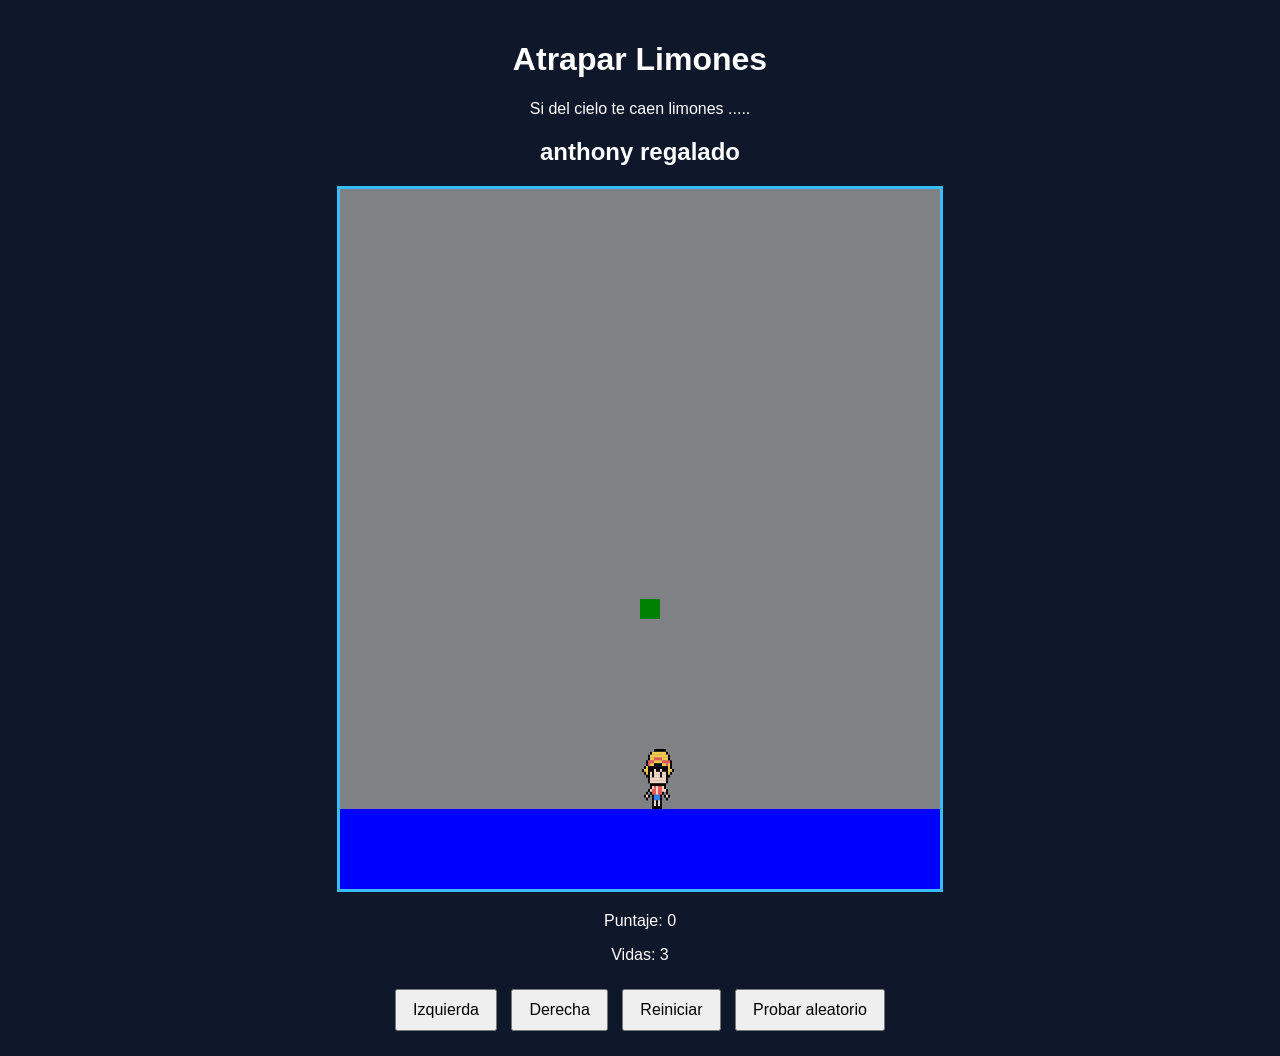
==== index.html @ d6894b78 "cambie de nuevo el nombre" ====
<!DOCTYPE html>
<html>
<head>
  <title>Caza Estrellas</title>
  <link rel="stylesheet" href="limones.css">
 
</head>
<body onload="iniciar()">
  <div class="contenedor">
    <h1>Atrapar Limones</h1>
    <p>Si del cielo te caen limones ..... </p>
    <h2>anthony regalado</h2>
    <canvas id="areaJuego" width="600" height="700"></canvas>
    <div class="panel">
      <p>Puntaje: <span id="txtPuntaje">0</span></p>
      <p>Vidas: <span id="txtVidas">3</span></p>
    </div>
    <div class="botones">
      <button onclick="moverIzquierda()">Izquierda</button>
      <button onclick="moverDerecha()">Derecha</button>
      <button onclick="reiniciar()">Reiniciar</button>
      <button onclick=" probarAletorio()">Probar aleatorio</button>
    </div>
  </div>
  <link rel="stylesheet" href="limones.css">
  <script src="limones.js"></script>
  <script src="utils.js"></script>
</body>
</html>
---- limones.css ----
body {
  font-family: Arial, sans-serif;
  background-color: #0f172a;
  color: white;
  text-align: center;
  margin: 0;
  padding: 20px;
}

.contenedor {
  max-width: 800px;
  margin: 0 auto;
}

canvas {
  background-color: #7f8185;
  border: 3px solid #38bdf8;
  display: block;
  margin: 20px auto;
}

.panel {
  margin: 20px 0;
}

.botones button {
  margin: 5px;
  padding: 10px 16px;
  font-size: 16px;
  cursor: pointer;
}
---- limones.css ----
body {
  font-family: Arial, sans-serif;
  background-color: #0f172a;
  color: white;
  text-align: center;
  margin: 0;
  padding: 20px;
}

.contenedor {
  max-width: 800px;
  margin: 0 auto;
}

canvas {
  background-color: #7f8185;
  border: 3px solid #38bdf8;
  display: block;
  margin: 20px auto;
}

.panel {
  margin: 20px 0;
}

.botones button {
  margin: 5px;
  padding: 10px 16px;
  font-size: 16px;
  cursor: pointer;
}
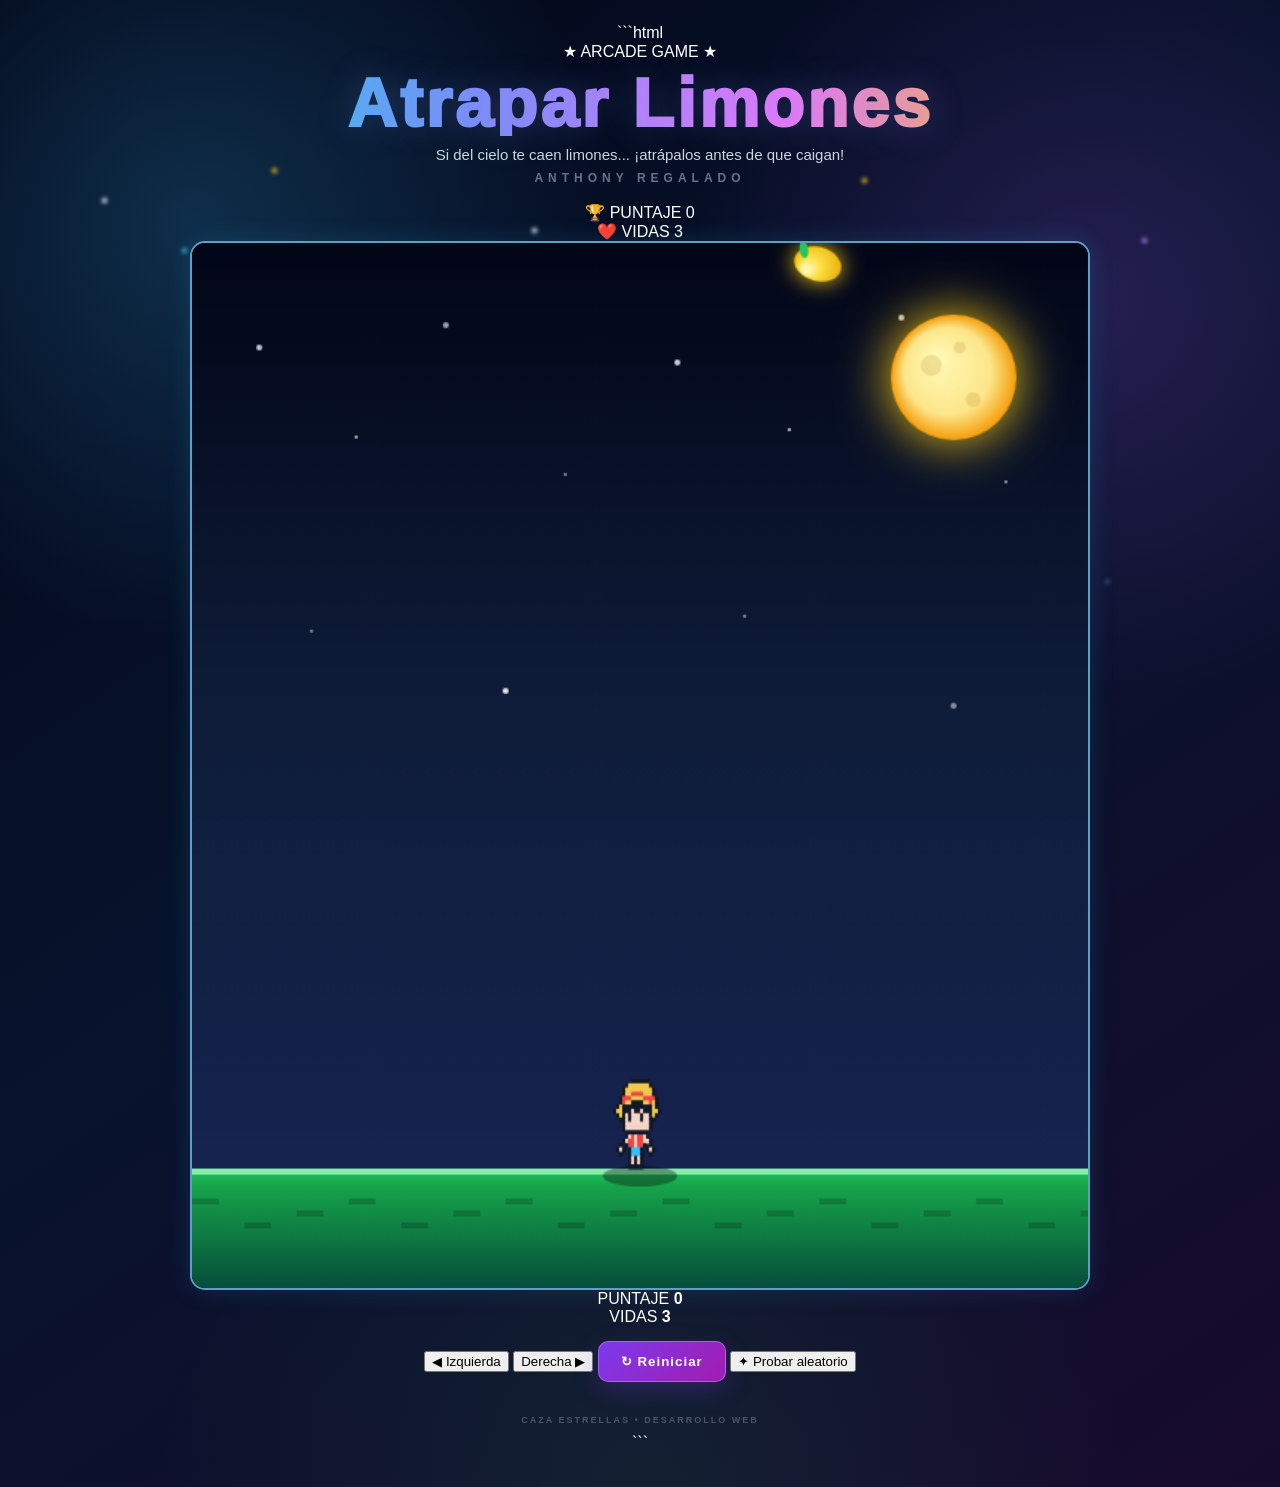
==== commit dc032a18: "remplace el codigo por el codigo mejorado por chat gpt" ====
--- a/index.html
+++ b/index.html
@@ -1,29 +1,107 @@
+```html
 <!DOCTYPE html>
-<html>
+<html lang="es">
+
 <head>
+  <meta charset="UTF-8">
+  <meta name="viewport" content="width=device-width, initial-scale=1.0">
+
   <title>Caza Estrellas</title>
+
   <link rel="stylesheet" href="limones.css">
- 
 </head>
+
 <body onload="iniciar()">
+
   <div class="contenedor">
-    <h1>Atrapar Limones</h1>
-    <p>Si del cielo te caen limones ..... </p>
-    <h2>anthony regalado</h2>
-    <canvas id="areaJuego" width="600" height="700"></canvas>
-    <div class="panel">
-      <p>Puntaje: <span id="txtPuntaje">0</span></p>
-      <p>Vidas: <span id="txtVidas">3</span></p>
-    </div>
-    <div class="botones">
-      <button onclick="moverIzquierda()">Izquierda</button>
-      <button onclick="moverDerecha()">Derecha</button>
-      <button onclick="reiniciar()">Reiniciar</button>
-      <button onclick=" probarAletorio()">Probar aleatorio</button>
-    </div>
+
+    <header class="encabezado">
+      <div class="etiqueta">★ ARCADE GAME ★</div>
+
+      <h1>Atrapar Limones</h1>
+
+      <p class="subtitulo">
+        Si del cielo te caen limones...
+        ¡atrápalos antes de que caigan!
+      </p>
+
+      <h2>ANTHONY REGALADO</h2>
+    </header>
+
+
+    <main>
+
+      <div class="marco-juego">
+
+        <div class="estado-juego">
+          <div class="estado">
+            <span class="icono">🏆</span>
+            <span class="titulo-estado">PUNTAJE</span>
+            <span id="txtPuntaje">0</span>
+          </div>
+
+          <div class="separador"></div>
+
+          <div class="estado">
+            <span class="icono">❤️</span>
+            <span class="titulo-estado">VIDAS</span>
+            <span id="txtVidas">3</span>
+          </div>
+        </div>
+
+        <canvas id="areaJuego" width="600" height="700"></canvas>
+
+      </div>
+
+
+      <div class="panel">
+
+        <div class="estadistica">
+          <span>PUNTAJE</span>
+          <strong id="txtPuntaje">0</strong>
+        </div>
+
+        <div class="estadistica">
+          <span>VIDAS</span>
+          <strong id="txtVidas">3</strong>
+        </div>
+
+      </div>
+
+
+      <div class="botones">
+
+        <button class="btn btn-izquierda" onclick="moverIzquierda()">
+          ◀ Izquierda
+        </button>
+
+        <button class="btn btn-derecha" onclick="moverDerecha()">
+          Derecha ▶
+        </button>
+
+        <button class="btn btn-reiniciar" onclick="reiniciar()">
+          ↻ Reiniciar
+        </button>
+
+        <button class="btn btn-aleatorio" onclick="probarAletorio()">
+          ✦ Probar aleatorio
+        </button>
+
+      </div>
+
+    </main>
+
+
+    <footer>
+      <p>CAZA ESTRELLAS • DESARROLLO WEB</p>
+    </footer>
+
   </div>
-  <link rel="stylesheet" href="limones.css">
+
+
   <script src="limones.js"></script>
   <script src="utils.js"></script>
+
 </body>
-</html>+</html>
+```
--- a/limones.css
+++ b/limones.css
@@ -1,31 +1,341 @@
+* {
+  box-sizing: border-box;
+}
+
+html,
 body {
-  font-family: Arial, sans-serif;
-  background-color: #0f172a;
+  margin: 0;
+  min-height: 100%;
+}
+
+body {
+  font-family: Arial, Helvetica, sans-serif;
+  color: #ffffff;
+  text-align: center;
+  padding: 24px 12px 35px;
+  overflow-x: hidden;
+
+  background:
+    radial-gradient(circle at 15% 15%, rgba(56, 189, 248, 0.20), transparent 25%),
+    radial-gradient(circle at 85% 20%, rgba(168, 85, 247, 0.18), transparent 25%),
+    radial-gradient(circle at 50% 100%, rgba(34, 197, 94, 0.10), transparent 30%),
+    linear-gradient(145deg, #020617 0%, #07132c 45%, #170b2d 100%);
+}
+
+body::before,
+body::after {
+  content: "";
+  position: fixed;
+  pointer-events: none;
+  border-radius: 50%;
+  filter: blur(2px);
+}
+
+body::before {
+  width: 5px;
+  height: 5px;
+  left: 8%;
+  top: 22%;
+  background: #ffffff;
+  box-shadow:
+    80px 50px #38bdf8,
+    170px -30px #facc15,
+    290px 100px #c084fc,
+    430px 30px #ffffff,
+    610px 160px #38bdf8,
+    760px -20px #facc15,
+    900px 120px #ffffff,
+    1040px 40px #c084fc;
+}
+
+body::after {
+  width: 3px;
+  height: 3px;
+  left: 20%;
+  top: 70%;
+  background: #ffffff;
+  box-shadow:
+    100px 40px #ffffff,
+    240px -90px #38bdf8,
+    390px 70px #facc15,
+    560px -30px #c084fc,
+    720px 100px #ffffff,
+    850px -50px #38bdf8;
+}
+
+.contenedor {
+  position: relative;
+  z-index: 2;
+  width: min(900px, 100%);
+  margin: 0 auto;
+}
+
+.encabezado {
+  margin-bottom: 18px;
+}
+
+.badge {
+  display: inline-block;
+  padding: 7px 16px;
+  border: 1px solid rgba(56, 189, 248, 0.65);
+  border-radius: 999px;
+  color: #7dd3fc;
+  background: rgba(14, 165, 233, 0.08);
+  font-size: 11px;
+  font-weight: 800;
+  letter-spacing: 3px;
+  box-shadow: 0 0 22px rgba(56, 189, 248, 0.18);
+}
+
+h1 {
+  margin: 10px 0 4px;
+  font-size: clamp(38px, 8vw, 68px);
+  line-height: 0.95;
+  font-weight: 1000;
+  letter-spacing: 3px;
+  background: linear-gradient(90deg, #22d3ee, #818cf8, #e879f9, #facc15);
+  -webkit-background-clip: text;
+  background-clip: text;
+  color: transparent;
+  text-shadow: 0 0 35px rgba(129, 140, 248, 0.25);
+}
+
+.subtitulo {
+  margin: 10px auto 4px;
+  color: #cbd5e1;
+  font-size: 15px;
+}
+
+h2 {
+  margin: 8px 0 18px;
+  color: #64748b;
+  font-size: 12px;
+  letter-spacing: 5px;
+}
+
+/* HUD */
+
+.hud {
+  display: grid;
+  grid-template-columns: repeat(3, 1fr);
+  gap: 10px;
+  width: min(700px, 100%);
+  margin: 0 auto 12px;
+}
+
+.hud-item {
+  display: flex;
+  align-items: center;
+  justify-content: center;
+  gap: 9px;
+  min-height: 62px;
+  padding: 9px 12px;
+
+  border: 1px solid rgba(148, 163, 184, 0.20);
+  border-radius: 14px;
+
+  background: rgba(15, 23, 42, 0.78);
+  backdrop-filter: blur(10px);
+
+  box-shadow:
+    inset 0 1px 0 rgba(255, 255, 255, 0.05),
+    0 10px 30px rgba(0, 0, 0, 0.25);
+}
+
+.hud-icon {
+  font-size: 23px;
+}
+
+.hud-item > div {
+  display: flex;
+  flex-direction: column;
+  align-items: flex-start;
+}
+
+.hud-label {
+  color: #94a3b8;
+  font-size: 9px;
+  font-weight: 900;
+  letter-spacing: 2px;
+}
+
+.hud-item strong {
+  font-size: 22px;
+  line-height: 1.1;
+  color: #f8fafc;
+}
+
+/* JUEGO */
+
+.zona-juego {
+  display: flex;
+  flex-direction: column;
+  align-items: center;
+}
+
+.marco-canvas {
+  position: relative;
+  width: min(640px, 100%);
+  padding: 10px;
+
+  border-radius: 22px;
+
+  background:
+    linear-gradient(135deg, rgba(34, 211, 238, 0.45), rgba(168, 85, 247, 0.45));
+
+  box-shadow:
+    0 0 45px rgba(56, 189, 248, 0.14),
+    0 25px 70px rgba(0, 0, 0, 0.55);
+}
+
+.marco-canvas::before {
+  content: "";
+  position: absolute;
+  inset: 2px;
+  border-radius: 20px;
+  pointer-events: none;
+  box-shadow: inset 0 0 25px rgba(255, 255, 255, 0.08);
+}
+
+canvas {
+  display: block;
+  width: 100%;
+  height: auto;
+
+  border: 2px solid rgba(125, 211, 252, 0.75);
+  border-radius: 15px;
+
+  background: #020617;
+
+  image-rendering: auto;
+  box-shadow:
+    inset 0 0 40px rgba(0, 0, 0, 0.65),
+    0 0 25px rgba(56, 189, 248, 0.16);
+}
+
+/* CONTROLES */
+
+.controles {
+  display: flex;
+  align-items: center;
+  justify-content: center;
+  gap: 14px;
+  margin-top: 15px;
+}
+
+.tecla {
+  width: 52px;
+  height: 52px;
+  display: grid;
+  place-items: center;
+
+  border: 2px solid #38bdf8;
+  border-radius: 12px;
+
+  background: linear-gradient(145deg, #0f2745, #111827);
+
+  color: #7dd3fc;
+  font-size: 27px;
+  font-weight: 900;
+
+  box-shadow:
+    0 0 18px rgba(56, 189, 248, 0.18),
+    inset 0 -4px 0 rgba(0, 0, 0, 0.3);
+}
+
+.instrucciones {
+  display: flex;
+  flex-direction: column;
+  gap: 3px;
+  color: #94a3b8;
+  font-size: 11px;
+}
+
+.instrucciones strong {
+  color: #f8fafc;
+  font-size: 12px;
+  letter-spacing: 2px;
+}
+
+.btn-reiniciar {
+  margin-top: 15px;
+  padding: 12px 22px;
+
+  border: 1px solid rgba(192, 132, 252, 0.6);
+  border-radius: 10px;
+
+  background: linear-gradient(135deg, #7c3aed, #a21caf);
   color: white;
-  text-align: center;
-  margin: 0;
-  padding: 20px;
-}
-
-.contenedor {
-  max-width: 800px;
-  margin: 0 auto;
-}
-
-canvas {
-  background-color: #7f8185;
-  border: 3px solid #38bdf8;
-  display: block;
-  margin: 20px auto;
-}
-
-.panel {
-  margin: 20px 0;
-}
-
-.botones button {
-  margin: 5px;
-  padding: 10px 16px;
-  font-size: 16px;
+
+  font-weight: 900;
+  letter-spacing: 1px;
+
   cursor: pointer;
-}+
+  box-shadow: 0 8px 25px rgba(124, 58, 237, 0.25);
+  transition: transform 0.15s ease, filter 0.15s ease;
+}
+
+.btn-reiniciar:hover {
+  transform: translateY(-2px);
+  filter: brightness(1.15);
+}
+
+.btn-reiniciar:active {
+  transform: translateY(1px);
+}
+
+/* FOOTER */
+
+footer {
+  display: flex;
+  justify-content: center;
+  gap: 9px;
+  margin-top: 24px;
+
+  color: #475569;
+  font-size: 9px;
+  font-weight: 800;
+  letter-spacing: 2px;
+}
+
+/* RESPONSIVE */
+
+@media (max-width: 600px) {
+  body {
+    padding: 16px 8px 25px;
+  }
+
+  .hud {
+    gap: 6px;
+  }
+
+  .hud-item {
+    padding: 7px 5px;
+  }
+
+  .hud-icon {
+    font-size: 18px;
+  }
+
+  .hud-item strong {
+    font-size: 18px;
+  }
+
+  .hud-label {
+    font-size: 8px;
+  }
+
+  .controles {
+    gap: 8px;
+  }
+
+  .tecla {
+    width: 45px;
+    height: 45px;
+  }
+
+  .instrucciones span {
+    max-width: 190px;
+  }
+}
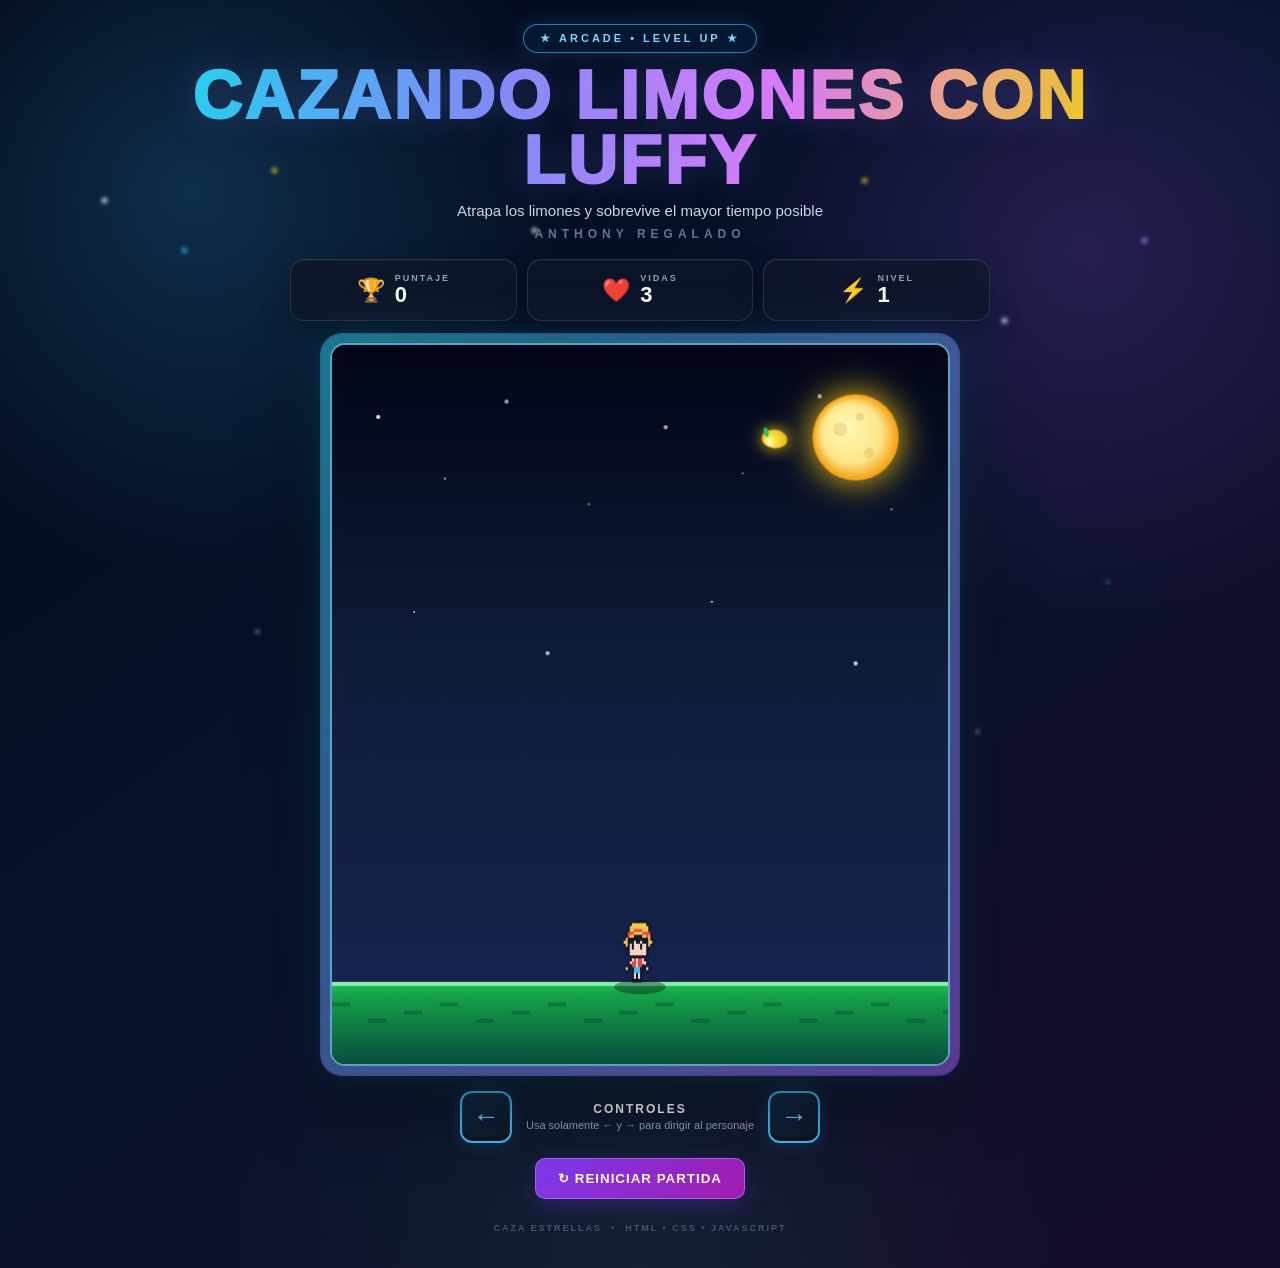
==== commit bfa97a7d: "mejorado otra vez" ====
--- a/index.html
+++ b/index.html
@@ -1,107 +1,77 @@
-```html
 <!DOCTYPE html>
 <html lang="es">
-
 <head>
   <meta charset="UTF-8">
   <meta name="viewport" content="width=device-width, initial-scale=1.0">
-
-  <title>Caza Estrellas</title>
-
+  <title>CAZANDO LIMONES CON LUFFY</title>
   <link rel="stylesheet" href="limones.css">
 </head>
 
 <body onload="iniciar()">
 
+  <div class="fondo-estrellas"></div>
+
   <div class="contenedor">
 
     <header class="encabezado">
-      <div class="etiqueta">★ ARCADE GAME ★</div>
-
-      <h1>Atrapar Limones</h1>
-
-      <p class="subtitulo">
-        Si del cielo te caen limones...
-        ¡atrápalos antes de que caigan!
-      </p>
-
+      <div class="badge">★ ARCADE • LEVEL UP ★</div>
+      <h1>CAZANDO LIMONES CON LUFFY</h1>
+      <p class="subtitulo">Atrapa los limones y sobrevive el mayor tiempo posible</p>
       <h2>ANTHONY REGALADO</h2>
     </header>
 
-
-    <main>
-
-      <div class="marco-juego">
-
-        <div class="estado-juego">
-          <div class="estado">
-            <span class="icono">🏆</span>
-            <span class="titulo-estado">PUNTAJE</span>
-            <span id="txtPuntaje">0</span>
-          </div>
-
-          <div class="separador"></div>
-
-          <div class="estado">
-            <span class="icono">❤️</span>
-            <span class="titulo-estado">VIDAS</span>
-            <span id="txtVidas">3</span>
-          </div>
+    <section class="hud">
+      <div class="hud-item">
+        <span class="hud-icon">🏆</span>
+        <div>
+          <span class="hud-label">PUNTAJE</span>
+          <strong id="txtPuntaje">0</strong>
         </div>
-
-        <canvas id="areaJuego" width="600" height="700"></canvas>
-
       </div>
 
-
-      <div class="panel">
-
-        <div class="estadistica">
-          <span>PUNTAJE</span>
-          <strong id="txtPuntaje">0</strong>
-        </div>
-
-        <div class="estadistica">
-          <span>VIDAS</span>
+      <div class="hud-item">
+        <span class="hud-icon">❤️</span>
+        <div>
+          <span class="hud-label">VIDAS</span>
           <strong id="txtVidas">3</strong>
         </div>
-
       </div>
 
+      <div class="hud-item">
+        <span class="hud-icon">⚡</span>
+        <div>
+          <span class="hud-label">NIVEL</span>
+          <strong id="txtNivel">1</strong>
+        </div>
+      </div>
+    </section>
 
-      <div class="botones">
-
-        <button class="btn btn-izquierda" onclick="moverIzquierda()">
-          ◀ Izquierda
-        </button>
-
-        <button class="btn btn-derecha" onclick="moverDerecha()">
-          Derecha ▶
-        </button>
-
-        <button class="btn btn-reiniciar" onclick="reiniciar()">
-          ↻ Reiniciar
-        </button>
-
-        <button class="btn btn-aleatorio" onclick="probarAletorio()">
-          ✦ Probar aleatorio
-        </button>
-
+    <main class="zona-juego">
+      <div class="marco-canvas">
+        <canvas id="areaJuego" width="600" height="700"></canvas>
       </div>
 
+      <div class="controles">
+        <div class="tecla">←</div>
+        <div class="instrucciones">
+          <strong>CONTROLES</strong>
+          <span>Usa solamente ← y → para dirigir al personaje</span>
+        </div>
+        <div class="tecla">→</div>
+      </div>
+
+      <button class="btn-reiniciar" onclick="reiniciar()">↻ REINICIAR PARTIDA</button>
     </main>
 
-
     <footer>
-      <p>CAZA ESTRELLAS • DESARROLLO WEB</p>
+      <span>CAZA ESTRELLAS</span>
+      <span>•</span>
+      <span>HTML • CSS • JAVASCRIPT</span>
     </footer>
 
   </div>
 
-
   <script src="limones.js"></script>
   <script src="utils.js"></script>
-
 </body>
 </html>
-```
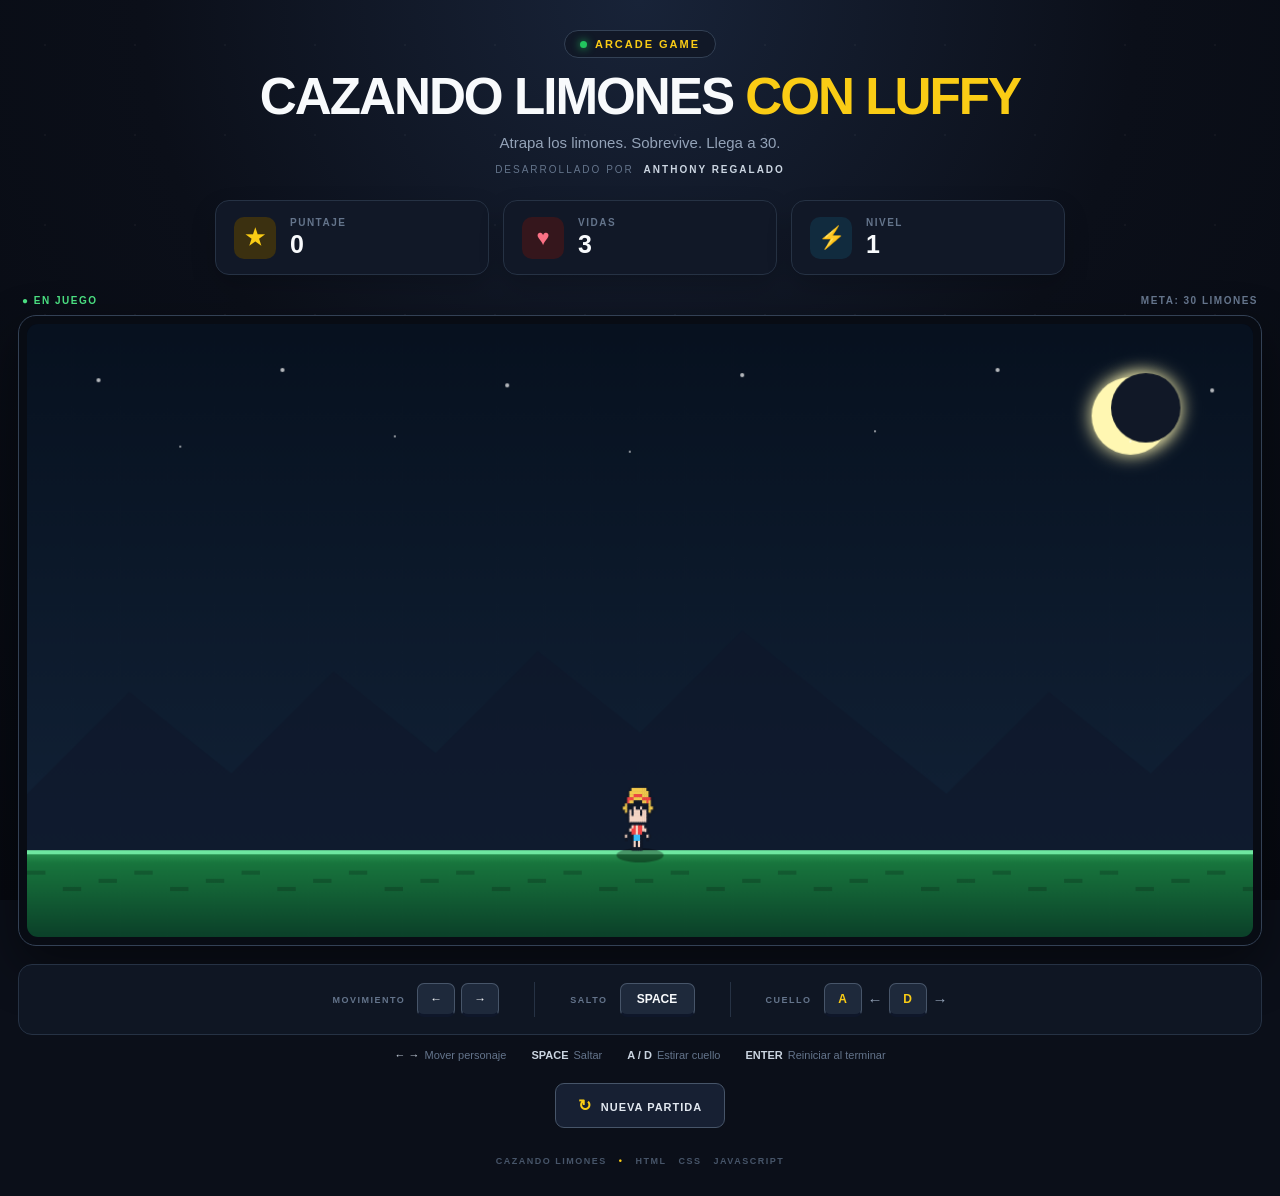
==== commit a970bc0d: "nueva modificacion mas chevere con chat gpt" ====
--- a/index.html
+++ b/index.html
@@ -1,77 +1,361 @@
 <!DOCTYPE html>
 <html lang="es">
+
 <head>
-  <meta charset="UTF-8">
-  <meta name="viewport" content="width=device-width, initial-scale=1.0">
-  <title>CAZANDO LIMONES CON LUFFY</title>
-  <link rel="stylesheet" href="limones.css">
+
+    <meta charset="UTF-8">
+
+    <meta
+        name="viewport"
+        content="width=device-width, initial-scale=1.0"
+    >
+
+    <title>CAZANDO LIMONES CON LUFFY</title>
+
+    <link
+        rel="stylesheet"
+        href="limones.css"
+    >
+
 </head>
 
+
 <body onload="iniciar()">
 
-  <div class="fondo-estrellas"></div>
-
-  <div class="contenedor">
-
-    <header class="encabezado">
-      <div class="badge">★ ARCADE • LEVEL UP ★</div>
-      <h1>CAZANDO LIMONES CON LUFFY</h1>
-      <p class="subtitulo">Atrapa los limones y sobrevive el mayor tiempo posible</p>
-      <h2>ANTHONY REGALADO</h2>
-    </header>
-
-    <section class="hud">
-      <div class="hud-item">
-        <span class="hud-icon">🏆</span>
-        <div>
-          <span class="hud-label">PUNTAJE</span>
-          <strong id="txtPuntaje">0</strong>
-        </div>
-      </div>
-
-      <div class="hud-item">
-        <span class="hud-icon">❤️</span>
-        <div>
-          <span class="hud-label">VIDAS</span>
-          <strong id="txtVidas">3</strong>
-        </div>
-      </div>
-
-      <div class="hud-item">
-        <span class="hud-icon">⚡</span>
-        <div>
-          <span class="hud-label">NIVEL</span>
-          <strong id="txtNivel">1</strong>
-        </div>
-      </div>
-    </section>
-
-    <main class="zona-juego">
-      <div class="marco-canvas">
-        <canvas id="areaJuego" width="600" height="700"></canvas>
-      </div>
-
-      <div class="controles">
-        <div class="tecla">←</div>
-        <div class="instrucciones">
-          <strong>CONTROLES</strong>
-          <span>Usa solamente ← y → para dirigir al personaje</span>
-        </div>
-        <div class="tecla">→</div>
-      </div>
-
-      <button class="btn-reiniciar" onclick="reiniciar()">↻ REINICIAR PARTIDA</button>
-    </main>
-
-    <footer>
-      <span>CAZA ESTRELLAS</span>
-      <span>•</span>
-      <span>HTML • CSS • JAVASCRIPT</span>
-    </footer>
-
-  </div>
-
-  <script src="limones.js"></script>
-  <script src="utils.js"></script>
+
+    <div class="fondo"></div>
+
+
+    <div class="contenedor">
+
+
+        <!-- ======================================
+             ENCABEZADO
+        ======================================= -->
+
+        <header class="encabezado">
+
+            <div class="marca">
+                <span class="marca-punto"></span>
+                ARCADE GAME
+            </div>
+
+
+            <h1>
+                CAZANDO LIMONES
+                <span>CON LUFFY</span>
+            </h1>
+
+
+            <p class="subtitulo">
+                Atrapa los limones. Sobrevive. Llega a 30.
+            </p>
+
+
+            <div class="autor">
+                DESARROLLADO POR
+                <strong>ANTHONY REGALADO</strong>
+            </div>
+
+        </header>
+
+
+
+        <!-- ======================================
+             HUD
+        ======================================= -->
+
+        <section class="hud">
+
+
+            <div class="hud-item">
+
+                <div class="hud-icon amarillo">
+                    ★
+                </div>
+
+                <div class="hud-info">
+
+                    <span>
+                        PUNTAJE
+                    </span>
+
+                    <strong id="txtPuntaje">
+                        0
+                    </strong>
+
+                </div>
+
+            </div>
+
+
+
+            <div class="hud-item">
+
+                <div class="hud-icon rojo">
+                    ♥
+                </div>
+
+                <div class="hud-info">
+
+                    <span>
+                        VIDAS
+                    </span>
+
+                    <strong id="txtVidas">
+                        3
+                    </strong>
+
+                </div>
+
+            </div>
+
+
+
+            <div class="hud-item">
+
+                <div class="hud-icon azul">
+                    ⚡
+                </div>
+
+                <div class="hud-info">
+
+                    <span>
+                        NIVEL
+                    </span>
+
+                    <strong id="txtNivel">
+                        1
+                    </strong>
+
+                </div>
+
+            </div>
+
+
+        </section>
+
+
+
+        <!-- ======================================
+             JUEGO
+        ======================================= -->
+
+        <main class="zona-juego">
+
+
+            <div class="etiqueta-juego">
+
+                <span>
+                    ● EN JUEGO
+                </span>
+
+                <span>
+                    META: 30 LIMONES
+                </span>
+
+            </div>
+
+
+            <div class="marco-canvas">
+
+                <canvas
+                    id="areaJuego"
+                    width="1200"
+                    height="600"
+                ></canvas>
+
+            </div>
+
+
+
+            <!-- ==================================
+                 CONTROLES
+            =================================== -->
+
+            <div class="panel-controles">
+
+
+                <div class="grupo-control">
+
+                    <span class="titulo-control">
+                        MOVIMIENTO
+                    </span>
+
+
+                    <div class="teclas">
+
+                        <div class="tecla">
+                            ←
+                        </div>
+
+                        <div class="tecla">
+                            →
+                        </div>
+
+                    </div>
+
+                </div>
+
+
+
+                <div class="separador"></div>
+
+
+
+                <div class="grupo-control">
+
+                    <span class="titulo-control">
+                        SALTO
+                    </span>
+
+
+                    <div class="teclas">
+
+                        <div class="tecla tecla-ancha">
+                            SPACE
+                        </div>
+
+                    </div>
+
+                </div>
+
+
+
+                <div class="separador"></div>
+
+
+
+                <div class="grupo-control">
+
+                    <span class="titulo-control">
+                        CUELLO
+                    </span>
+
+
+                    <div class="teclas">
+
+                        <div class="tecla tecla-especial">
+                            A
+                        </div>
+
+                        <span class="flecha-cuello">
+                            ←
+                        </span>
+
+
+                        <div class="tecla tecla-especial">
+                            D
+                        </div>
+
+                        <span class="flecha-cuello">
+                            →
+                        </span>
+
+                    </div>
+
+                </div>
+
+
+            </div>
+
+
+
+            <!-- ==================================
+                 EXPLICACIÓN
+            =================================== -->
+
+            <div class="instrucciones">
+
+                <div>
+                    <strong>
+                        ← →
+                    </strong>
+                    Mover personaje
+                </div>
+
+
+                <div>
+                    <strong>
+                        SPACE
+                    </strong>
+                    Saltar
+                </div>
+
+
+                <div>
+                    <strong>
+                        A / D
+                    </strong>
+                    Estirar cuello
+                </div>
+
+
+                <div>
+                    <strong>
+                        ENTER
+                    </strong>
+                    Reiniciar al terminar
+                </div>
+
+            </div>
+
+
+
+            <button
+                class="btn-reiniciar"
+                onclick="reiniciar()"
+            >
+
+                <span>↻</span>
+
+                NUEVA PARTIDA
+
+            </button>
+
+
+        </main>
+
+
+
+        <!-- ======================================
+             FOOTER
+        ======================================= -->
+
+        <footer>
+
+            <span>
+                CAZANDO LIMONES
+            </span>
+
+            <span class="footer-punto">
+                •
+            </span>
+
+            <span>
+                HTML
+            </span>
+
+            <span>
+                CSS
+            </span>
+
+            <span>
+                JAVASCRIPT
+            </span>
+
+        </footer>
+
+
+    </div>
+
+
+
+    <script src="utils.js"></script>
+
+    <script src="limones.js"></script>
+
+
 </body>
-</html>
+
+</html>
--- a/limones.css
+++ b/limones.css
@@ -1,341 +1,812 @@
+/* ==========================================
+   CONFIGURACIÓN GENERAL
+========================================== */
+
 * {
-  box-sizing: border-box;
-}
-
-html,
+    box-sizing: border-box;
+    margin: 0;
+    padding: 0;
+}
+
+
+html {
+    min-height: 100%;
+}
+
+
 body {
-  margin: 0;
-  min-height: 100%;
-}
-
-body {
-  font-family: Arial, Helvetica, sans-serif;
-  color: #ffffff;
-  text-align: center;
-  padding: 24px 12px 35px;
-  overflow-x: hidden;
-
-  background:
-    radial-gradient(circle at 15% 15%, rgba(56, 189, 248, 0.20), transparent 25%),
-    radial-gradient(circle at 85% 20%, rgba(168, 85, 247, 0.18), transparent 25%),
-    radial-gradient(circle at 50% 100%, rgba(34, 197, 94, 0.10), transparent 30%),
-    linear-gradient(145deg, #020617 0%, #07132c 45%, #170b2d 100%);
-}
-
-body::before,
-body::after {
-  content: "";
-  position: fixed;
-  pointer-events: none;
-  border-radius: 50%;
-  filter: blur(2px);
-}
-
-body::before {
-  width: 5px;
-  height: 5px;
-  left: 8%;
-  top: 22%;
-  background: #ffffff;
-  box-shadow:
-    80px 50px #38bdf8,
-    170px -30px #facc15,
-    290px 100px #c084fc,
-    430px 30px #ffffff,
-    610px 160px #38bdf8,
-    760px -20px #facc15,
-    900px 120px #ffffff,
-    1040px 40px #c084fc;
-}
-
-body::after {
-  width: 3px;
-  height: 3px;
-  left: 20%;
-  top: 70%;
-  background: #ffffff;
-  box-shadow:
-    100px 40px #ffffff,
-    240px -90px #38bdf8,
-    390px 70px #facc15,
-    560px -30px #c084fc,
-    720px 100px #ffffff,
-    850px -50px #38bdf8;
-}
+
+    min-height: 100vh;
+
+    background:
+        #0b0f19;
+
+    color: #f8fafc;
+
+    font-family:
+        Arial,
+        Helvetica,
+        sans-serif;
+
+    overflow-x: hidden;
+
+    padding: 30px 18px;
+}
+
+
+/* ==========================================
+   FONDO
+========================================== */
+
+.fondo {
+
+    position: fixed;
+
+    inset: 0;
+
+    z-index: -2;
+
+    background:
+
+        radial-gradient(
+            circle at 50% 0%,
+            #182338 0%,
+            #0b0f19 45%,
+            #060910 100%
+        );
+
+}
+
+
+.fondo::before {
+
+    content: "";
+
+    position: absolute;
+
+    inset: 0;
+
+    background-image:
+
+        radial-gradient(
+            #ffffff 1px,
+            transparent 1px
+        );
+
+    background-size: 90px 90px;
+
+    opacity: 0.035;
+
+}
+
+
+/* ==========================================
+   CONTENEDOR
+========================================== */
 
 .contenedor {
-  position: relative;
-  z-index: 2;
-  width: min(900px, 100%);
-  margin: 0 auto;
-}
+
+    width: 100%;
+
+    max-width: 1500px;
+
+    margin: 0 auto;
+
+}
+
+
+/* ==========================================
+   ENCABEZADO
+========================================== */
 
 .encabezado {
-  margin-bottom: 18px;
-}
-
-.badge {
-  display: inline-block;
-  padding: 7px 16px;
-  border: 1px solid rgba(56, 189, 248, 0.65);
-  border-radius: 999px;
-  color: #7dd3fc;
-  background: rgba(14, 165, 233, 0.08);
-  font-size: 11px;
-  font-weight: 800;
-  letter-spacing: 3px;
-  box-shadow: 0 0 22px rgba(56, 189, 248, 0.18);
-}
-
-h1 {
-  margin: 10px 0 4px;
-  font-size: clamp(38px, 8vw, 68px);
-  line-height: 0.95;
-  font-weight: 1000;
-  letter-spacing: 3px;
-  background: linear-gradient(90deg, #22d3ee, #818cf8, #e879f9, #facc15);
-  -webkit-background-clip: text;
-  background-clip: text;
-  color: transparent;
-  text-shadow: 0 0 35px rgba(129, 140, 248, 0.25);
-}
+
+    text-align: center;
+
+    margin-bottom: 25px;
+
+}
+
+
+.marca {
+
+    display: inline-flex;
+
+    align-items: center;
+
+    gap: 8px;
+
+    padding: 7px 15px;
+
+    border: 1px solid #334155;
+
+    border-radius: 30px;
+
+    background: #111827;
+
+    color: #facc15;
+
+    font-size: 11px;
+
+    font-weight: 800;
+
+    letter-spacing: 2px;
+
+    margin-bottom: 13px;
+
+}
+
+
+.marca-punto {
+
+    width: 7px;
+
+    height: 7px;
+
+    background: #22c55e;
+
+    border-radius: 50%;
+
+    box-shadow:
+        0 0 8px #22c55e;
+
+}
+
+
+.encabezado h1 {
+
+    font-size:
+        clamp(30px, 4vw, 58px);
+
+    line-height: 1;
+
+    letter-spacing: -2px;
+
+    font-weight: 900;
+
+    color: #f8fafc;
+
+}
+
+
+.encabezado h1 span {
+
+    color: #facc15;
+
+}
+
 
 .subtitulo {
-  margin: 10px auto 4px;
-  color: #cbd5e1;
-  font-size: 15px;
-}
-
-h2 {
-  margin: 8px 0 18px;
-  color: #64748b;
-  font-size: 12px;
-  letter-spacing: 5px;
-}
-
-/* HUD */
+
+    margin-top: 12px;
+
+    color: #94a3b8;
+
+    font-size: 15px;
+
+}
+
+
+.autor {
+
+    margin-top: 13px;
+
+    font-size: 10px;
+
+    color: #64748b;
+
+    letter-spacing: 2px;
+
+}
+
+
+.autor strong {
+
+    color: #cbd5e1;
+
+    margin-left: 5px;
+
+}
+
+
+/* ==========================================
+   HUD
+========================================== */
 
 .hud {
-  display: grid;
-  grid-template-columns: repeat(3, 1fr);
-  gap: 10px;
-  width: min(700px, 100%);
-  margin: 0 auto 12px;
-}
+
+    display: grid;
+
+    grid-template-columns:
+        repeat(3, 1fr);
+
+    gap: 14px;
+
+    width: min(
+        850px,
+        100%
+    );
+
+    margin:
+        0 auto 20px;
+
+}
+
 
 .hud-item {
-  display: flex;
-  align-items: center;
-  justify-content: center;
-  gap: 9px;
-  min-height: 62px;
-  padding: 9px 12px;
-
-  border: 1px solid rgba(148, 163, 184, 0.20);
-  border-radius: 14px;
-
-  background: rgba(15, 23, 42, 0.78);
-  backdrop-filter: blur(10px);
-
-  box-shadow:
-    inset 0 1px 0 rgba(255, 255, 255, 0.05),
-    0 10px 30px rgba(0, 0, 0, 0.25);
-}
+
+    display: flex;
+
+    align-items: center;
+
+    gap: 14px;
+
+    min-height: 75px;
+
+    padding: 12px 18px;
+
+    background: #111827;
+
+    border: 1px solid #263244;
+
+    border-radius: 14px;
+
+    box-shadow:
+        0 10px 25px rgba(0,0,0,0.18);
+
+}
+
 
 .hud-icon {
-  font-size: 23px;
-}
-
-.hud-item > div {
-  display: flex;
-  flex-direction: column;
-  align-items: flex-start;
-}
-
-.hud-label {
-  color: #94a3b8;
-  font-size: 9px;
-  font-weight: 900;
-  letter-spacing: 2px;
-}
-
-.hud-item strong {
-  font-size: 22px;
-  line-height: 1.1;
-  color: #f8fafc;
-}
-
-/* JUEGO */
+
+    width: 42px;
+
+    height: 42px;
+
+    display: grid;
+
+    place-items: center;
+
+    border-radius: 10px;
+
+    font-size: 22px;
+
+    font-weight: 900;
+
+}
+
+
+.amarillo {
+
+    background: #3b3010;
+
+    color: #facc15;
+
+}
+
+
+.rojo {
+
+    background: #35161c;
+
+    color: #fb7185;
+
+}
+
+
+.azul {
+
+    background: #112b3e;
+
+    color: #38bdf8;
+
+}
+
+
+.hud-info {
+
+    display: flex;
+
+    flex-direction: column;
+
+    gap: 2px;
+
+}
+
+
+.hud-info span {
+
+    color: #64748b;
+
+    font-size: 10px;
+
+    font-weight: 800;
+
+    letter-spacing: 1.5px;
+
+}
+
+
+.hud-info strong {
+
+    font-size: 25px;
+
+    color: #f8fafc;
+
+}
+
+
+/* ==========================================
+   ZONA DEL JUEGO
+========================================== */
 
 .zona-juego {
-  display: flex;
-  flex-direction: column;
-  align-items: center;
-}
+
+    width: 100%;
+
+    margin: 0 auto;
+
+}
+
+
+.etiqueta-juego {
+
+    width: 100%;
+
+    display: flex;
+
+    justify-content: space-between;
+
+    align-items: center;
+
+    padding: 0 4px 9px;
+
+    color: #64748b;
+
+    font-size: 10px;
+
+    font-weight: 800;
+
+    letter-spacing: 1.5px;
+
+}
+
+
+.etiqueta-juego span:first-child {
+
+    color: #4ade80;
+
+}
+
+
+/* ==========================================
+   CANVAS
+========================================== */
 
 .marco-canvas {
-  position: relative;
-  width: min(640px, 100%);
-  padding: 10px;
-
-  border-radius: 22px;
-
-  background:
-    linear-gradient(135deg, rgba(34, 211, 238, 0.45), rgba(168, 85, 247, 0.45));
-
-  box-shadow:
-    0 0 45px rgba(56, 189, 248, 0.14),
-    0 25px 70px rgba(0, 0, 0, 0.55);
-}
-
-.marco-canvas::before {
-  content: "";
-  position: absolute;
-  inset: 2px;
-  border-radius: 20px;
-  pointer-events: none;
-  box-shadow: inset 0 0 25px rgba(255, 255, 255, 0.08);
-}
+
+    width: 100%;
+
+    background: #080c14;
+
+    border: 1px solid #334155;
+
+    border-radius: 18px;
+
+    padding: 8px;
+
+    box-shadow:
+        0 20px 50px rgba(0,0,0,0.45);
+
+}
+
 
 canvas {
-  display: block;
-  width: 100%;
-  height: auto;
-
-  border: 2px solid rgba(125, 211, 252, 0.75);
-  border-radius: 15px;
-
-  background: #020617;
-
-  image-rendering: auto;
-  box-shadow:
-    inset 0 0 40px rgba(0, 0, 0, 0.65),
-    0 0 25px rgba(56, 189, 248, 0.16);
-}
-
-/* CONTROLES */
-
-.controles {
-  display: flex;
-  align-items: center;
-  justify-content: center;
-  gap: 14px;
-  margin-top: 15px;
-}
+
+    display: block;
+
+    width: 100%;
+
+    height: auto;
+
+    aspect-ratio: 2 / 1;
+
+    border-radius: 11px;
+
+    background: #020617;
+
+}
+
+
+/* ==========================================
+   CONTROLES
+========================================== */
+
+.panel-controles {
+
+    width: 100%;
+
+    display: flex;
+
+    justify-content: center;
+
+    align-items: center;
+
+    gap: 35px;
+
+    margin-top: 18px;
+
+    padding: 17px;
+
+    background: #0f1623;
+
+    border: 1px solid #263244;
+
+    border-radius: 14px;
+
+}
+
+
+.grupo-control {
+
+    display: flex;
+
+    align-items: center;
+
+    gap: 12px;
+
+}
+
+
+.titulo-control {
+
+    color: #64748b;
+
+    font-size: 9px;
+
+    font-weight: 900;
+
+    letter-spacing: 1.5px;
+
+}
+
+
+.teclas {
+
+    display: flex;
+
+    align-items: center;
+
+    gap: 6px;
+
+}
+
 
 .tecla {
-  width: 52px;
-  height: 52px;
-  display: grid;
-  place-items: center;
-
-  border: 2px solid #38bdf8;
-  border-radius: 12px;
-
-  background: linear-gradient(145deg, #0f2745, #111827);
-
-  color: #7dd3fc;
-  font-size: 27px;
-  font-weight: 900;
-
-  box-shadow:
-    0 0 18px rgba(56, 189, 248, 0.18),
-    inset 0 -4px 0 rgba(0, 0, 0, 0.3);
-}
+
+    min-width: 38px;
+
+    height: 34px;
+
+    display: grid;
+
+    place-items: center;
+
+    padding: 0 9px;
+
+    border-radius: 7px;
+
+    background: #1e293b;
+
+    border: 1px solid #475569;
+
+    border-bottom: 3px solid #0f172a;
+
+    color: #f8fafc;
+
+    font-size: 12px;
+
+    font-weight: 900;
+
+}
+
+
+.tecla-ancha {
+
+    min-width: 75px;
+
+}
+
+
+.tecla-especial {
+
+    color: #facc15;
+
+}
+
+
+.flecha-cuello {
+
+    color: #94a3b8;
+
+    font-size: 15px;
+
+}
+
+
+.separador {
+
+    width: 1px;
+
+    height: 35px;
+
+    background: #263244;
+
+}
+
+
+/* ==========================================
+   INSTRUCCIONES
+========================================== */
 
 .instrucciones {
-  display: flex;
-  flex-direction: column;
-  gap: 3px;
-  color: #94a3b8;
-  font-size: 11px;
-}
+
+    display: flex;
+
+    justify-content: center;
+
+    flex-wrap: wrap;
+
+    gap: 10px 25px;
+
+    margin-top: 14px;
+
+    color: #64748b;
+
+    font-size: 11px;
+
+}
+
+
+.instrucciones div {
+
+    display: flex;
+
+    gap: 5px;
+
+}
+
 
 .instrucciones strong {
-  color: #f8fafc;
-  font-size: 12px;
-  letter-spacing: 2px;
-}
+
+    color: #cbd5e1;
+
+}
+
+
+/* ==========================================
+   BOTÓN
+========================================== */
 
 .btn-reiniciar {
-  margin-top: 15px;
-  padding: 12px 22px;
-
-  border: 1px solid rgba(192, 132, 252, 0.6);
-  border-radius: 10px;
-
-  background: linear-gradient(135deg, #7c3aed, #a21caf);
-  color: white;
-
-  font-weight: 900;
-  letter-spacing: 1px;
-
-  cursor: pointer;
-
-  box-shadow: 0 8px 25px rgba(124, 58, 237, 0.25);
-  transition: transform 0.15s ease, filter 0.15s ease;
-}
+
+    display: block;
+
+    margin: 22px auto 0;
+
+    padding: 12px 22px;
+
+    border: 1px solid #475569;
+
+    border-radius: 9px;
+
+    background: #172033;
+
+    color: #e2e8f0;
+
+    font-size: 11px;
+
+    font-weight: 900;
+
+    letter-spacing: 1px;
+
+    cursor: pointer;
+
+    transition:
+        0.2s ease;
+
+}
+
+
+.btn-reiniciar span {
+
+    color: #facc15;
+
+    font-size: 16px;
+
+    margin-right: 5px;
+
+}
+
 
 .btn-reiniciar:hover {
-  transform: translateY(-2px);
-  filter: brightness(1.15);
-}
+
+    background: #243149;
+
+    border-color: #64748b;
+
+    transform:
+        translateY(-2px);
+
+}
+
 
 .btn-reiniciar:active {
-  transform: translateY(1px);
-}
-
-/* FOOTER */
+
+    transform:
+        translateY(1px);
+
+}
+
+
+/* ==========================================
+   FOOTER
+========================================== */
 
 footer {
-  display: flex;
-  justify-content: center;
-  gap: 9px;
-  margin-top: 24px;
-
-  color: #475569;
-  font-size: 9px;
-  font-weight: 800;
-  letter-spacing: 2px;
-}
-
-/* RESPONSIVE */
+
+    display: flex;
+
+    justify-content: center;
+
+    align-items: center;
+
+    gap: 12px;
+
+    margin-top: 28px;
+
+    color: #475569;
+
+    font-size: 9px;
+
+    font-weight: 800;
+
+    letter-spacing: 1.5px;
+
+}
+
+
+.footer-punto {
+
+    color: #facc15;
+
+}
+
+
+/* ==========================================
+   RESPONSIVE
+========================================== */
+
+@media (max-width: 850px) {
+
+    body {
+        padding:
+            20px 10px;
+    }
+
+
+    .hud {
+
+        gap: 8px;
+
+    }
+
+
+    .hud-item {
+
+        padding:
+            10px;
+
+        gap: 9px;
+
+    }
+
+
+    .hud-icon {
+
+        width: 34px;
+
+        height: 34px;
+
+        font-size: 17px;
+
+    }
+
+
+    .hud-info strong {
+
+        font-size: 20px;
+
+    }
+
+
+    .panel-controles {
+
+        gap: 15px;
+
+    }
+
+
+    .titulo-control {
+
+        display: none;
+
+    }
+
+}
+
 
 @media (max-width: 600px) {
-  body {
-    padding: 16px 8px 25px;
-  }
-
-  .hud {
-    gap: 6px;
-  }
-
-  .hud-item {
-    padding: 7px 5px;
-  }
-
-  .hud-icon {
-    font-size: 18px;
-  }
-
-  .hud-item strong {
-    font-size: 18px;
-  }
-
-  .hud-label {
-    font-size: 8px;
-  }
-
-  .controles {
-    gap: 8px;
-  }
-
-  .tecla {
-    width: 45px;
-    height: 45px;
-  }
-
-  .instrucciones span {
-    max-width: 190px;
-  }
-}
+
+    .encabezado h1 {
+
+        font-size: 29px;
+
+        letter-spacing: -1px;
+
+    }
+
+
+    .subtitulo {
+
+        font-size: 12px;
+
+    }
+
+
+    .hud-item {
+
+        justify-content: center;
+
+    }
+
+
+    .hud-info span {
+
+        font-size: 8px;
+
+    }
+
+
+    .panel-controles {
+
+        gap: 10px;
+
+        padding: 12px;
+
+    }
+
+
+    .separador {
+
+        display: none;
+
+    }
+
+
+    .instrucciones {
+
+        font-size: 9px;
+
+        gap: 7px 13px;
+
+    }
+
+
+    footer {
+
+        flex-wrap: wrap;
+
+    }
+
+}
